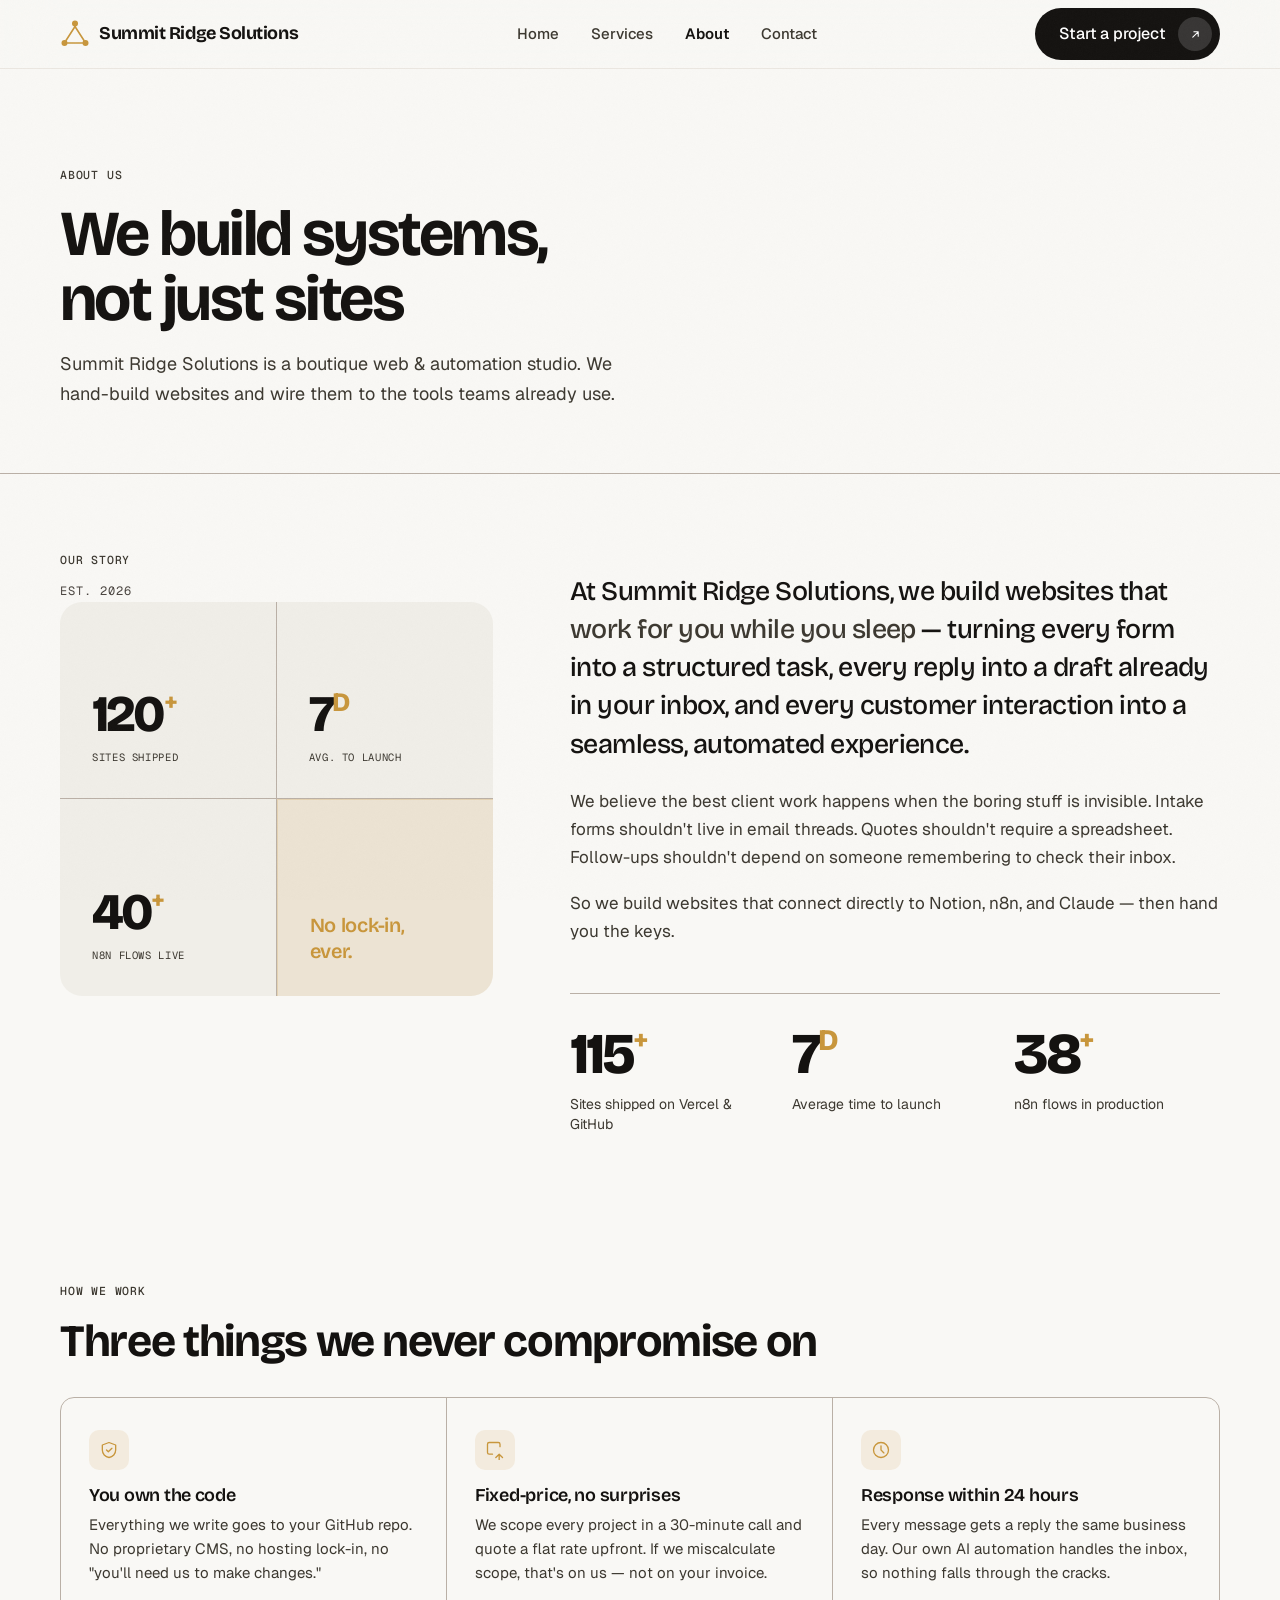
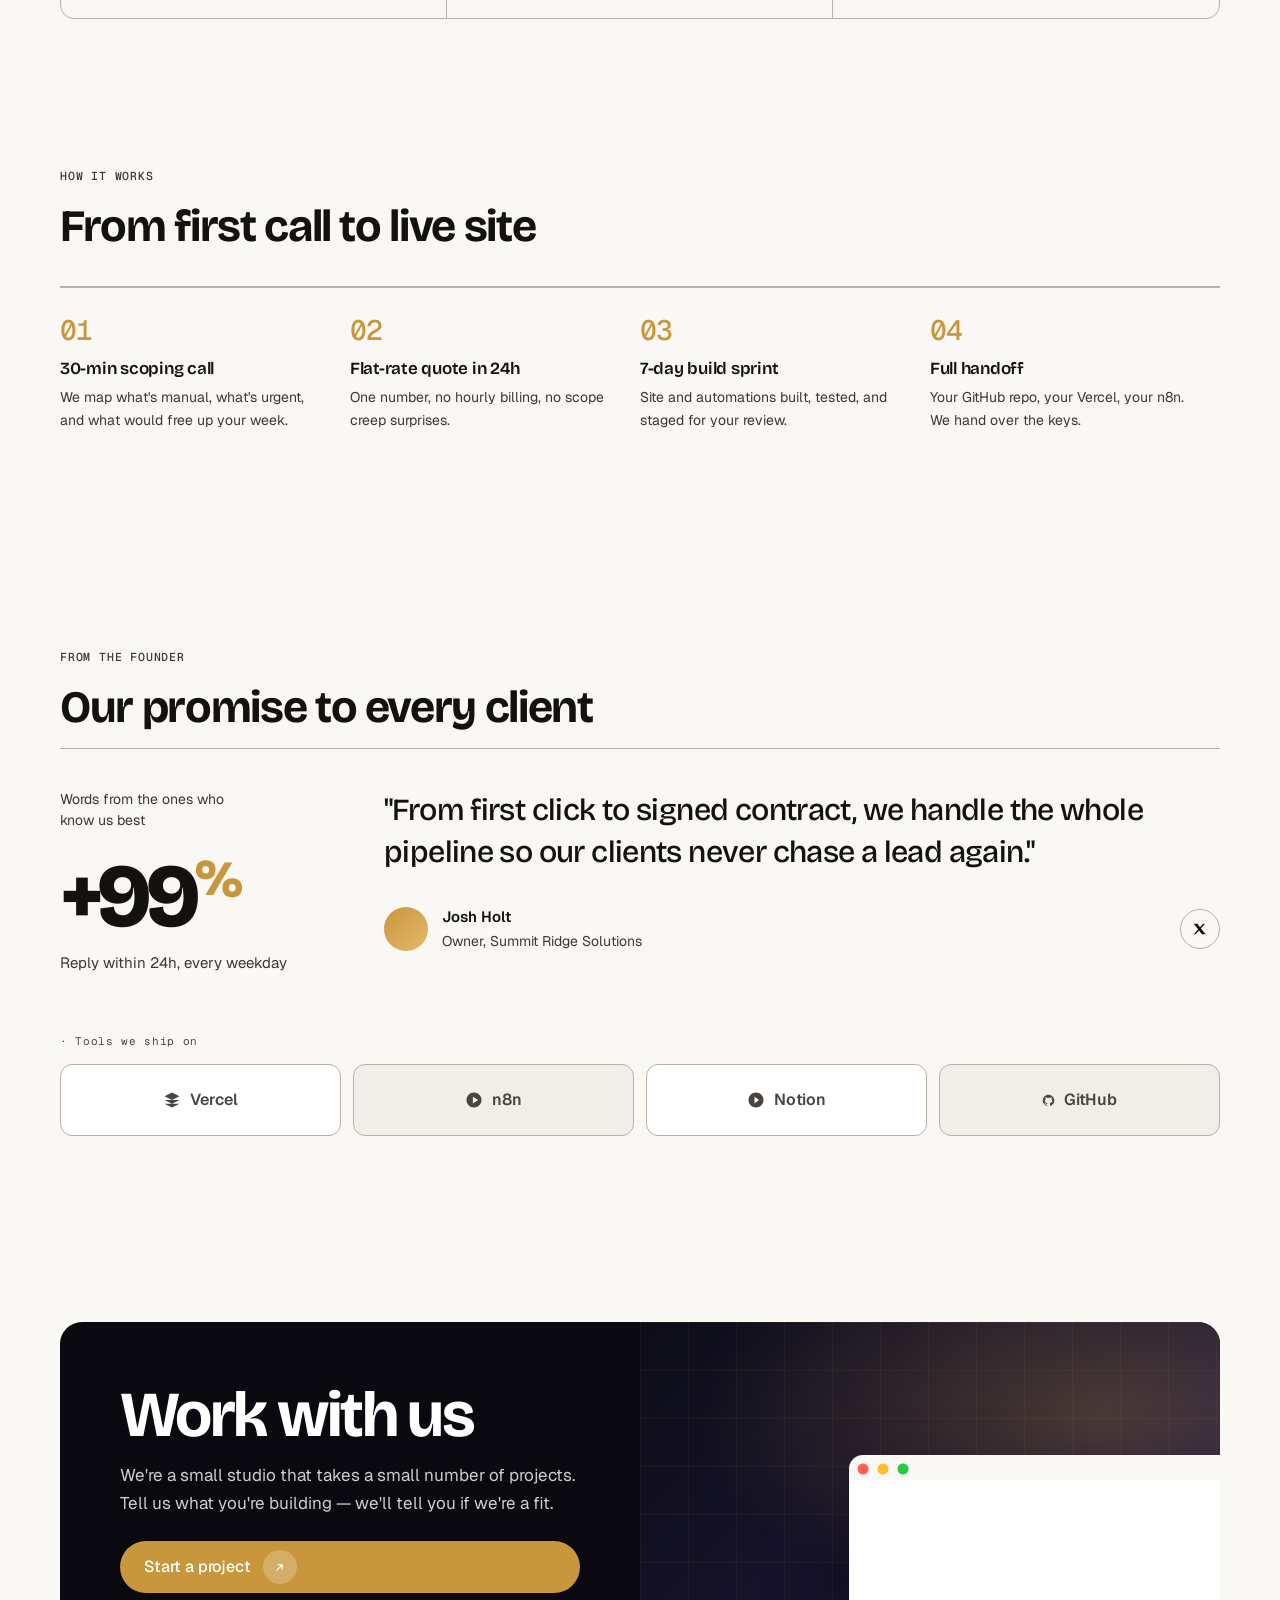
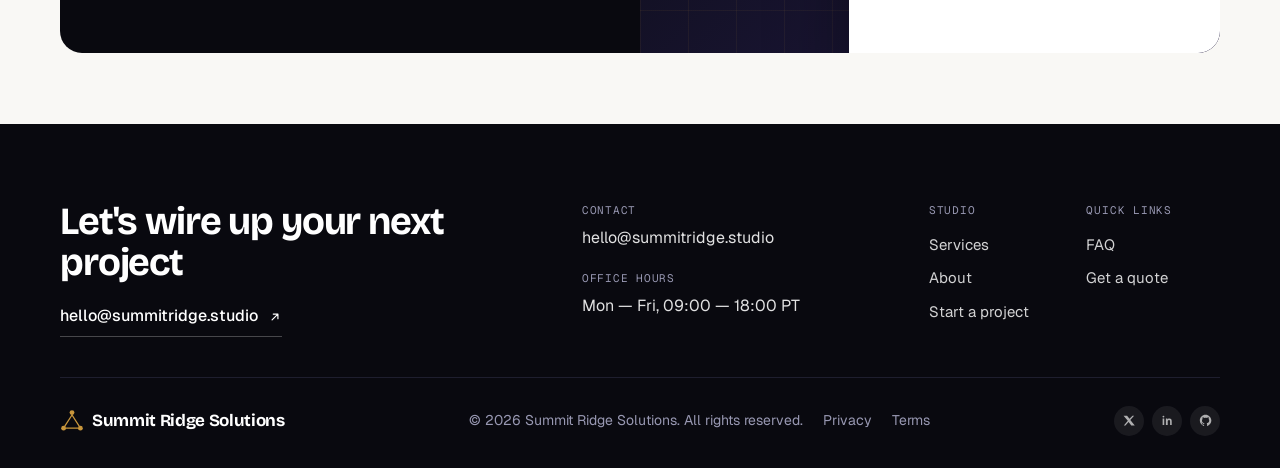
==== site/about.html @ 4a2e6967 "Add multi-page website with About, Services, and Contact pages Co-Authored-By: Claude Sonnet 4.6 <no" ====
<!doctype html>
<html lang="en">
<head>
<meta charset="utf-8"/>
<title>About — Summit Ridge Solutions</title>
<meta name="viewport" content="width=device-width,initial-scale=1"/>
<meta name="description" content="We build websites that work for you while you sleep — turning every form into a structured task and every reply into a draft already in your inbox."/>
<link rel="preconnect" href="https://fonts.googleapis.com"/>
<link rel="preconnect" href="https://fonts.gstatic.com" crossorigin/>
<link href="https://fonts.googleapis.com/css2?family=Bricolage+Grotesque:opsz,wght@12..96,400;12..96,500;12..96,600;12..96,700;12..96,800&family=Geist:wght@300;400;500;600;700&family=Geist+Mono:wght@400;500&display=swap" rel="stylesheet"/>
<link rel="stylesheet" href="styles.css"/>
<style>
/* ── About grid ─────────────────────────────────────── */
.about-grid {
  display:grid; grid-template-columns:1fr 1.5fr;
  gap:clamp(40px,6vw,96px); align-items:start;
}
.about-visual {
  aspect-ratio:1.1/1; background:var(--bg-2);
  border-radius:var(--r-lg); position:relative;
  overflow:hidden; display:grid;
}
.about-stat-grid {
  display:grid; grid-template-columns:1fr 1fr;
  grid-template-rows:1fr 1fr; width:100%; height:100%;
}
.about-stat {
  padding:clamp(20px,3vw,32px); display:flex; flex-direction:column; justify-content:flex-end;
  border-right:1px solid var(--rule); border-bottom:1px solid var(--rule);
}
.about-stat:nth-child(2) { border-right:0; }
.about-stat:nth-child(3) { border-bottom:0; }
.about-stat:nth-child(4) { border-right:0; border-bottom:0; }
.about-stat-accent {
  background:var(--accent-lo); border:1.5px solid rgba(200,150,60,.22);
}
.about-stat-num {
  font-family:'Bricolage Grotesque',sans-serif; font-weight:800;
  font-size:clamp(36px,4vw,54px); letter-spacing:-0.055em; line-height:1;
  color:var(--ink);
}
.about-stat-num sup { color:var(--accent); font-size:.52em; vertical-align:top; line-height:1; }
.about-stat-lbl {
  font-family:'Geist Mono',monospace; font-size:10.5px; letter-spacing:.06em;
  text-transform:uppercase; color:var(--muted); margin-top:8px;
}
.about-stat-tagline {
  font-family:'Bricolage Grotesque',sans-serif; font-size:clamp(16px,1.6vw,20px);
  font-weight:600; letter-spacing:-0.015em; color:var(--accent); line-height:1.3;
}
.about-year { font-family:'Geist Mono',monospace; font-size:12px; letter-spacing:.08em; color:var(--muted-2); margin-top:10px; }

/* ── Process section ────────────────────────────────── */
.process-strip {
  display:grid; grid-template-columns:repeat(4,1fr);
  gap:0; margin-top:36px;
}
.process-step {
  padding:28px 24px 24px 0; border-top:2px solid var(--rule);
  padding-right:clamp(16px,2.5vw,32px);
}
.process-step:first-child { padding-left:0; }
.process-num {
  font-family:'Geist Mono',monospace; font-size:28px; font-weight:500;
  color:var(--accent); letter-spacing:-.02em; line-height:1; margin-bottom:16px;
  display:block;
}
.process-step h4 {
  font-family:'Bricolage Grotesque',sans-serif;
  font-size:17px; font-weight:600; letter-spacing:-.015em; margin-bottom:8px;
}
.process-step p { font-size:14px; line-height:1.62; color:var(--muted); }
.about-lede {
  font-family:'Bricolage Grotesque',sans-serif;
  font-size:clamp(21px,2.1vw,30px); font-weight:500;
  line-height:1.42; letter-spacing:-0.02em; margin-top:28px;
}
.about-lede em { font-style:normal; color:var(--muted); }

/* ── Stats ──────────────────────────────────────────── */
.stats {
  display:grid; grid-template-columns:repeat(3,1fr);
  border-top:1px solid var(--rule);
  margin-top:48px; padding-top:32px; gap:16px;
}
.stat-num {
  font-family:'Bricolage Grotesque',sans-serif;
  font-size:clamp(44px,4.5vw,66px); font-weight:800;
  letter-spacing:-0.055em; line-height:1;
}
.stat-num sup { color:var(--accent); font-size:.52em; vertical-align:top; line-height:1; }
.stat-lbl { font-size:14px; color:var(--muted); margin-top:10px; line-height:1.45; }

/* ── Values strip ───────────────────────────────────── */
.values-strip {
  display:grid; grid-template-columns:repeat(3,1fr);
  gap:0; border:1.5px solid var(--rule); border-radius:var(--r);
  overflow:hidden; margin-top:0;
}
.value-item {
  padding:32px 28px; border-right:1.5px solid var(--rule);
}
.value-item:last-child { border-right:0; }
.value-ico {
  width:40px; height:40px; border-radius:10px;
  background:var(--accent-lo); display:grid; place-items:center;
  color:var(--accent); margin-bottom:16px;
}
.value-item h4 {
  font-family:'Bricolage Grotesque',sans-serif;
  font-size:18px; font-weight:600; letter-spacing:-.015em; margin-bottom:8px;
}
.value-item p { font-size:15px; line-height:1.62; color:var(--muted); }

/* ── Brands ─────────────────────────────────────────── */
.brands-section { margin-top:0; }
.brands-lbl { font-family:'Geist Mono',monospace; font-size:11px; color:var(--muted-2); letter-spacing:.06em; }
.brands-lbl::before { content:"· "; }

@media (max-width:960px) {
  .about-grid { grid-template-columns:1fr; }
  .about-visual { aspect-ratio:1.6/1; }
  .values-strip { grid-template-columns:1fr; }
  .value-item { border-right:0; border-bottom:1.5px solid var(--rule); }
  .value-item:last-child { border-bottom:0; }
  .stats { grid-template-columns:1fr 1fr; }
  .process-strip { grid-template-columns:1fr 1fr; }
  .process-step { padding-right:20px; }
  .process-step:nth-child(2) { border-left:0; }
  .process-step:nth-child(3),.process-step:nth-child(4) { border-top-color:transparent; padding-top:20px; }
}
@media (max-width:600px) {
  .stats { grid-template-columns:1fr 1fr; }
  .about-visual { aspect-ratio:1.2/1; }
  .process-strip { grid-template-columns:1fr; }
  .process-step { padding-right:0; border-top:2px solid var(--rule); }
}
</style>
</head>
<body>

<!-- ═══ NAV ════════════════════════════════════════ -->
<header class="nav">
  <div class="wrap nav-inner">
    <a class="brand" href="index.html">
      <svg class="brand-mark" viewBox="0 0 30 30" fill="none" aria-hidden="true">
        <circle cx="15" cy="4.5" r="3" fill="currentColor"/>
        <circle cx="4.5" cy="24" r="3" fill="currentColor"/>
        <circle cx="25.5" cy="24" r="3" fill="currentColor"/>
        <path d="M15 7.5L6 21.5" stroke="currentColor" stroke-width="1.6" stroke-linecap="round"/>
        <path d="M15 7.5L24 21.5" stroke="currentColor" stroke-width="1.6" stroke-linecap="round"/>
        <path d="M7.5 24H22.5" stroke="currentColor" stroke-width="1.6" stroke-linecap="round"/>
      </svg>
      Summit Ridge Solutions
    </a>
    <nav class="nav-links">
      <a href="index.html">Home</a>
      <a href="services.html">Services</a>
      <a href="about.html" class="active">About</a>
      <a href="contact.html">Contact</a>
    </nav>
    <button class="nav-menu-btn" id="nav-toggle" aria-label="Open menu" aria-expanded="false" aria-controls="nav-drawer">
      <span></span><span></span><span></span>
    </button>
    <div class="nav-cta">
      <a href="contact.html" class="btn btn-dark">
        <span>Start a project</span>
        <span class="arr">
          <svg viewBox="0 0 24 24" width="13" height="13" fill="none" stroke="currentColor" stroke-width="2"><path d="M7 17L17 7M9 7h8v8" stroke-linecap="round" stroke-linejoin="round"/></svg>
        </span>
      </a>
    </div>
  </div>
</header>

<div class="nav-drawer" id="nav-drawer" aria-hidden="true">
  <a href="index.html">Home</a>
  <a href="services.html">Services</a>
  <a href="about.html" class="active">About</a>
  <a href="contact.html">Contact</a>
  <a href="contact.html" class="btn">
    <span>Start a project</span>
    <span class="arr"><svg viewBox="0 0 24 24" width="13" height="13" fill="none" stroke="currentColor" stroke-width="2"><path d="M7 17L17 7M9 7h8v8" stroke-linecap="round" stroke-linejoin="round"/></svg></span>
  </a>
</div>

<!-- ═══ PAGE HERO ════════════════════════════════════ -->
<div class="page-hero">
  <div class="wrap">
    <div class="page-hero-inner">
      <span class="label">About us</span>
      <h1 class="display-md reveal" style="margin-top:14px">We build systems,<br>not just sites</h1>
      <p style="margin-top:18px;color:var(--muted);font-size:18px;line-height:1.65;max-width:48ch" class="reveal">
        Summit Ridge Solutions is a boutique web &amp; automation studio. We hand-build websites and wire them to the tools teams already use.
      </p>
    </div>
  </div>
</div>

<!-- ═══ ABOUT GRID ════════════════════════════════════ -->
<section class="tight">
  <div class="wrap">
    <div class="about-grid">
      <div>
        <span class="label">Our story</span>
        <div class="about-year mono">EST. 2026</div>
        <div class="about-visual reveal">
          <div class="about-stat-grid">
            <div class="about-stat">
              <div class="about-stat-num">120<sup>+</sup></div>
              <div class="about-stat-lbl">Sites shipped</div>
            </div>
            <div class="about-stat">
              <div class="about-stat-num">7<sup>D</sup></div>
              <div class="about-stat-lbl">Avg. to launch</div>
            </div>
            <div class="about-stat">
              <div class="about-stat-num">40<sup>+</sup></div>
              <div class="about-stat-lbl">n8n flows live</div>
            </div>
            <div class="about-stat about-stat-accent">
              <div class="about-stat-tagline">No lock-in,<br>ever.</div>
            </div>
          </div>
        </div>
      </div>
      <div>
        <p class="about-lede reveal">
          At Summit Ridge Solutions, we build websites that <em>work for you while you sleep</em> — turning every form into a structured task, every reply into a draft already in your inbox, and every customer interaction into a seamless, automated experience.
        </p>
        <p style="margin-top:24px;color:var(--muted);font-size:17px;line-height:1.65" class="reveal">
          We believe the best client work happens when the boring stuff is invisible. Intake forms shouldn't live in email threads. Quotes shouldn't require a spreadsheet. Follow-ups shouldn't depend on someone remembering to check their inbox.
        </p>
        <p style="margin-top:18px;color:var(--muted);font-size:17px;line-height:1.65" class="reveal">
          So we build websites that connect directly to Notion, n8n, and Claude — then hand you the keys.
        </p>

        <div class="stats reveal" id="stats-countup">
          <div class="stat">
            <div class="stat-num mono"><span data-count="120">120</span><sup>+</sup></div>
            <div class="stat-lbl">Sites shipped on Vercel &amp; GitHub</div>
          </div>
          <div class="stat">
            <div class="stat-num mono"><span data-count="7">7</span><sup>D</sup></div>
            <div class="stat-lbl">Average time to launch</div>
          </div>
          <div class="stat">
            <div class="stat-num mono"><span data-count="40">40</span><sup>+</sup></div>
            <div class="stat-lbl">n8n flows in production</div>
          </div>
        </div>
      </div>
    </div>
  </div>
</section>

<!-- ═══ VALUES ════════════════════════════════════════ -->
<section class="tight">
  <div class="wrap">
    <span class="label">How we work</span>
    <h2 class="display-sm reveal" style="margin-top:14px;margin-bottom:32px">Three things we never compromise on</h2>
    <div class="values-strip reveal">
      <div class="value-item">
        <div class="value-ico">
          <svg viewBox="0 0 24 24" width="20" height="20" fill="none" stroke="currentColor" stroke-width="1.6"><path d="M12 3l8 3v6c0 4.5-3.4 8.4-8 9-4.6-.6-8-4.5-8-9V6l8-3z" stroke-linejoin="round"/><path d="M9 12l2.2 2.2L15.5 10" stroke-linecap="round" stroke-linejoin="round"/></svg>
        </div>
        <h4>You own the code</h4>
        <p>Everything we write goes to your GitHub repo. No proprietary CMS, no hosting lock-in, no "you'll need us to make changes."</p>
      </div>
      <div class="value-item">
        <div class="value-ico">
          <svg viewBox="0 0 24 24" width="20" height="20" fill="none" stroke="currentColor" stroke-width="1.6"><path d="M9 17H5a2 2 0 01-2-2V5a2 2 0 012-2h11a2 2 0 012 2v3M13 21l4-4m0 0l4 4m-4-4v8" stroke-linecap="round" stroke-linejoin="round"/></svg>
        </div>
        <h4>Fixed-price, no surprises</h4>
        <p>We scope every project in a 30-minute call and quote a flat rate upfront. If we miscalculate scope, that's on us — not on your invoice.</p>
      </div>
      <div class="value-item">
        <div class="value-ico">
          <svg viewBox="0 0 24 24" width="20" height="20" fill="none" stroke="currentColor" stroke-width="1.6"><circle cx="12" cy="12" r="9"/><path d="M12 7v5l3.5 3.5" stroke-linecap="round"/></svg>
        </div>
        <h4>Response within 24 hours</h4>
        <p>Every message gets a reply the same business day. Our own AI automation handles the inbox, so nothing falls through the cracks.</p>
      </div>
    </div>
  </div>
</section>

<!-- ═══ PROCESS ════════════════════════════════════════ -->
<section class="tight">
  <div class="wrap">
    <span class="label">How it works</span>
    <h2 class="display-sm reveal" style="margin-top:14px">From first call to live site</h2>
    <div class="process-strip">
      <div class="process-step reveal">
        <span class="process-num">01</span>
        <h4>30-min scoping call</h4>
        <p>We map what's manual, what's urgent, and what would free up your week.</p>
      </div>
      <div class="process-step reveal reveal-d1">
        <span class="process-num">02</span>
        <h4>Flat-rate quote in 24h</h4>
        <p>One number, no hourly billing, no scope creep surprises.</p>
      </div>
      <div class="process-step reveal reveal-d2">
        <span class="process-num">03</span>
        <h4>7-day build sprint</h4>
        <p>Site and automations built, tested, and staged for your review.</p>
      </div>
      <div class="process-step reveal reveal-d3">
        <span class="process-num">04</span>
        <h4>Full handoff</h4>
        <p>Your GitHub repo, your Vercel, your n8n. We hand over the keys.</p>
      </div>
    </div>
  </div>
</section>

<!-- ═══ TESTIMONIALS ══════════════════════════════════ -->
<section>
  <div class="wrap">
    <span class="label">From the founder</span>
    <h2 class="display-sm reveal" style="margin-top:14px">Our promise to every client</h2>
    <div class="tst">
      <div>
        <p class="tst-label">Words from the ones who know us best</p>
        <div class="tst-pct mono">+99<sup>%</sup></div>
        <div class="tst-pct-lbl">Reply within 24h, every weekday</div>
      </div>
      <div>
        <div class="tst-quote reveal">
          "From first click to signed contract, we handle the whole pipeline
          so our clients never chase a lead again."
        </div>
        <div class="tst-foot">
          <div class="tst-author">
            <div class="avatar"></div>
            <div>
              <div class="tst-name">Josh Holt</div>
              <div class="tst-role">Owner, Summit Ridge Solutions</div>
            </div>
          </div>
          <button class="soc-btn" aria-label="Open on X">
            <svg viewBox="0 0 24 24" width="14" height="14" fill="currentColor"><path d="M17.5 3h3l-7 8 8.2 10h-6.4l-5-6.4L4.5 21H1.5l7.4-8.6L1 3h6.5l4.5 5.9L17.5 3z"/></svg>
          </button>
        </div>
      </div>
    </div>

    <div class="brands-section" style="margin-top:56px">
      <div class="brands-lbl">Tools we ship on</div>
      <div class="brand-row">
        <div class="brand-tile">
          <svg viewBox="0 0 24 24" width="18" height="18" fill="currentColor"><path d="M12 2L2 7l10 5 10-5-10-5zM2 17l10 5 10-5M2 12l10 5 10-5"/></svg>
          Vercel
        </div>
        <div class="brand-tile muted">
          <svg viewBox="0 0 24 24" width="18" height="18" fill="currentColor"><path d="M12 2C6.5 2 2 6.5 2 12s4.5 10 10 10 10-4.5 10-10S17.5 2 12 2zm-1.5 14.5v-9l7 4.5-7 4.5z"/></svg>
          n8n
        </div>
        <div class="brand-tile">
          <svg viewBox="0 0 24 24" width="18" height="18" fill="currentColor"><path d="M12 2C6.48 2 2 6.48 2 12s4.48 10 10 10 10-4.48 10-10S17.52 2 12 2zm-2 14.5v-9l6 4.5-6 4.5z"/></svg>
          Notion
        </div>
        <div class="brand-tile muted">
          <svg viewBox="0 0 24 24" width="13" height="13" fill="currentColor"><path d="M12 1.5C6.2 1.5 1.5 6.2 1.5 12c0 4.6 3 8.6 7.2 10 .5.1.7-.2.7-.5v-1.8c-2.9.6-3.5-1.4-3.5-1.4-.5-1.2-1.1-1.5-1.1-1.5-.9-.6.1-.6.1-.6 1 .1 1.6 1.1 1.6 1.1.9 1.6 2.5 1.1 3.1.9.1-.7.4-1.1.6-1.4-2.3-.3-4.7-1.1-4.7-5 0-1.1.4-2 1.1-2.7-.1-.3-.5-1.4.1-2.9 0 0 .9-.3 2.9 1.1.8-.2 1.7-.3 2.6-.3.9 0 1.8.1 2.6.3 2-1.4 2.9-1.1 2.9-1.1.6 1.5.2 2.6.1 2.9.7.7 1.1 1.7 1.1 2.7 0 3.9-2.4 4.7-4.7 5 .4.3.7 1 .7 1.9v2.8c0 .3.2.6.7.5 4.2-1.4 7.2-5.4 7.2-10C22.5 6.2 17.8 1.5 12 1.5z"/></svg>
          GitHub
        </div>
      </div>
    </div>
  </div>
</section>

<!-- ═══ FINAL CTA ══════════════════════════════════════ -->
<section class="tight">
  <div class="wrap">
    <div class="final">
      <div class="final-left">
        <div>
          <h2 class="display-md">Work with us</h2>
          <p>We're a small studio that takes a small number of projects. Tell us what you're building — we'll tell you if we're a fit.</p>
        </div>
        <a href="contact.html" class="btn">
          <span>Start a project</span>
          <span class="arr"><svg viewBox="0 0 24 24" width="13" height="13" fill="none" stroke="currentColor" stroke-width="2"><path d="M7 17L17 7M9 7h8v8" stroke-linecap="round" stroke-linejoin="round"/></svg></span>
        </a>
      </div>
      <div class="final-right">
        <div class="final-grid"></div>
        <div class="final-window"></div>
      </div>
    </div>
  </div>
</section>

<!-- ═══ FOOTER ════════════════════════════════════════ -->
<footer class="foot">
  <div class="wrap">
    <div class="foot-top">
      <div>
        <h3 class="foot-tagline">Let's wire up your next project</h3>
        <a href="mailto:hello@summitridge.studio" class="foot-email-cta">
          hello@summitridge.studio
          <svg viewBox="0 0 24 24" width="14" height="14" fill="none" stroke="currentColor" stroke-width="2"><path d="M7 17L17 7M9 7h8v8" stroke-linecap="round" stroke-linejoin="round"/></svg>
        </a>
      </div>
      <div>
        <div class="foot-contact-lbl">Contact</div>
        <div class="foot-contact-val">hello@summitridge.studio</div>
        <div class="foot-contact-lbl" style="margin-top:18px">Office hours</div>
        <div class="foot-contact-val">Mon — Fri, 09:00 — 18:00 PT</div>
      </div>
      <div class="foot-cols">
        <div>
          <div class="foot-col-lbl">Studio</div>
          <nav class="foot-links">
            <a href="services.html">Services</a>
            <a href="about.html">About</a>
            <a href="contact.html">Start a project</a>
          </nav>
        </div>
        <div>
          <div class="foot-col-lbl">Quick links</div>
          <nav class="foot-links">
            <a href="services.html#faq">FAQ</a>
            <a href="contact.html">Get a quote</a>
          </nav>
        </div>
      </div>
    </div>
    <div class="foot-bottom">
      <div class="foot-brand">
        <svg viewBox="0 0 30 30" fill="none" aria-hidden="true">
          <circle cx="15" cy="4.5" r="3" fill="currentColor"/>
          <circle cx="4.5" cy="24" r="3" fill="currentColor"/>
          <circle cx="25.5" cy="24" r="3" fill="currentColor"/>
          <path d="M15 7.5L6 21.5" stroke="currentColor" stroke-width="1.6" stroke-linecap="round"/>
          <path d="M15 7.5L24 21.5" stroke="currentColor" stroke-width="1.6" stroke-linecap="round"/>
          <path d="M7.5 24H22.5" stroke="currentColor" stroke-width="1.6" stroke-linecap="round"/>
        </svg>
        Summit Ridge Solutions
      </div>
      <div class="foot-legal">
        <span>© 2026 Summit Ridge Solutions. All rights reserved.</span>
        <a href="#">Privacy</a>
        <a href="#">Terms</a>
      </div>
      <div class="socials">
        <a href="#" aria-label="X"><svg viewBox="0 0 24 24" width="13" height="13" fill="currentColor"><path d="M17.5 3h3l-7 8 8.2 10h-6.4l-5-6.4L4.5 21H1.5l7.4-8.6L1 3h6.5l4.5 5.9L17.5 3z"/></svg></a>
        <a href="#" aria-label="LinkedIn"><svg viewBox="0 0 24 24" width="13" height="13" fill="currentColor"><path d="M4.5 3a1.7 1.7 0 100 3.4 1.7 1.7 0 000-3.4zM3 8.5h3v12H3v-12zm6 0h2.9v1.6c.4-.8 1.5-1.9 3.5-1.9 3.7 0 4.4 2.4 4.4 5.5v6.8h-3v-6c0-1.4 0-3.3-2-3.3s-2.4 1.6-2.4 3.2v6.1H9v-12z"/></svg></a>
        <a href="#" aria-label="GitHub"><svg viewBox="0 0 24 24" width="13" height="13" fill="currentColor"><path d="M12 1.5C6.2 1.5 1.5 6.2 1.5 12c0 4.6 3 8.6 7.2 10 .5.1.7-.2.7-.5v-1.8c-2.9.6-3.5-1.4-3.5-1.4-.5-1.2-1.1-1.5-1.1-1.5-.9-.6.1-.6.1-.6 1 .1 1.6 1.1 1.6 1.1.9 1.6 2.5 1.1 3.1.9.1-.7.4-1.1.6-1.4-2.3-.3-4.7-1.1-4.7-5 0-1.1.4-2 1.1-2.7-.1-.3-.5-1.4.1-2.9 0 0 .9-.3 2.9 1.1.8-.2 1.7-.3 2.6-.3.9 0 1.8.1 2.6.3 2-1.4 2.9-1.1 2.9-1.1.6 1.5.2 2.6.1 2.9.7.7 1.1 1.7 1.1 2.7 0 3.9-2.4 4.7-4.7 5 .4.3.7 1 .7 1.9v2.8c0 .3.2.6.7.5 4.2-1.4 7.2-5.4 7.2-10C22.5 6.2 17.8 1.5 12 1.5z"/></svg></a>
      </div>
    </div>
  </div>
</footer>

<script>
const toggle = document.getElementById('nav-toggle');
const drawer = document.getElementById('nav-drawer');
toggle.addEventListener('click', () => {
  const open = toggle.getAttribute('aria-expanded') === 'true';
  toggle.setAttribute('aria-expanded', String(!open));
  toggle.setAttribute('aria-label', !open ? 'Close menu' : 'Open menu');
  toggle.classList.toggle('open');
  drawer.classList.toggle('open');
  drawer.setAttribute('aria-hidden', String(open));
  document.body.classList.toggle('nav-open');
});
drawer.querySelectorAll('a').forEach(a => a.addEventListener('click', () => {
  toggle.setAttribute('aria-expanded','false');
  toggle.setAttribute('aria-label','Open menu');
  toggle.classList.remove('open');
  drawer.classList.remove('open');
  drawer.setAttribute('aria-hidden','true');
  document.body.classList.remove('nav-open');
}));

const io = new IntersectionObserver(entries => {
  entries.forEach(e => { if (e.isIntersecting) { e.target.classList.add('in'); io.unobserve(e.target); } });
}, { threshold: 0.1, rootMargin: '0px 0px -4% 0px' });
document.querySelectorAll('.reveal').forEach(el => io.observe(el));

const statsSection = document.getElementById('stats-countup');
if (statsSection) {
  function countUp(el, target, duration) {
    const start = performance.now();
    (function step(now) {
      const t = Math.min(1, (now - start) / duration);
      const eased = 1 - Math.pow(1 - t, 3);
      el.textContent = Math.round(eased * target);
      if (t < 1) requestAnimationFrame(step);
    })(start);
  }
  const statsObserver = new IntersectionObserver(entries => {
    entries.forEach(e => {
      if (e.isIntersecting) {
        statsSection.querySelectorAll('[data-count]').forEach(el => {
          countUp(el, parseInt(el.dataset.count, 10), 1400);
        });
        statsObserver.unobserve(e.target);
      }
    });
  }, { threshold: 0.4 });
  statsObserver.observe(statsSection);
}

let lastY = 0;
const nav = document.querySelector('.nav');
window.addEventListener('scroll', () => {
  if (document.body.classList.contains('nav-open')) return;
  const y = window.scrollY;
  if (y < 80) nav.style.transform = '';
  else if (y > lastY + 6) nav.style.transform = 'translateY(-100%)';
  else if (y < lastY - 6) nav.style.transform = '';
  lastY = y;
}, { passive: true });
</script>
</body>
</html>
---- site/styles.css ----
/* Summit Ridge Solutions — Shared Design System
   Fonts: Bricolage Grotesque (headings) · Geist (body) · Geist Mono (labels)
   Accent: #C8963C (gold) */

/* ── Tokens ──────────────────────────────────────── */
:root {
  --bg:        #F9F8F5;
  --bg-2:      #F0EEE8;
  --ink:       #141210;
  --ink-2:     #2C2A26;
  --muted:     #3C3830;
  --muted-2:   #4A4540;
  --rule:      #BAB0A6;
  --card:      #FFFFFF;
  --accent:    #C8963C;
  --accent-lo: rgba(200,150,60,0.12);
  --dark:      #09090F;
  --dark-2:    #111120;
  --dark-rule: #1E1E2E;
  --dark-muted:#9898B2;
  --r:         14px;
  --r-lg:      22px;
  --maxw:      1400px;
  --pad:       clamp(20px,5vw,60px);
}

*,*::before,*::after { box-sizing:border-box; margin:0; padding:0; }
html { scroll-behavior:smooth; }
body {
  font-family:'Geist',ui-sans-serif,system-ui,sans-serif;
  font-size:17px; line-height:1.65;
  color:var(--ink); background:var(--bg);
  -webkit-font-smoothing:antialiased;
}
a { color:inherit; text-decoration:none; }
button { font:inherit; cursor:pointer; border:0; }

/* grain overlay */
body::before {
  content:""; position:fixed; inset:0; z-index:9999;
  pointer-events:none; opacity:0.028;
  background-image:url("data:image/svg+xml,%3Csvg viewBox='0 0 512 512' xmlns='http://www.w3.org/2000/svg'%3E%3Cfilter id='g'%3E%3CfeTurbulence type='fractalNoise' baseFrequency='0.88' numOctaves='4' stitchTiles='stitch'/%3E%3CfeColorMatrix type='saturate' values='0'/%3E%3C/filter%3E%3Crect width='512' height='512' filter='url(%23g)'/%3E%3C/svg%3E");
  background-size:200px;
}

.wrap { max-width:var(--maxw); margin:0 auto; padding:0 var(--pad); }

/* ── Typography ────────────────────────────────────── */
h1,h2,h3,h4 {
  font-family:'Bricolage Grotesque',ui-sans-serif,sans-serif;
  letter-spacing:-0.035em; line-height:1.05; font-weight:700;
}
.display {
  font-size:clamp(48px,7.5vw,108px);
  line-height:0.96; font-weight:800; letter-spacing:-0.045em;
}
.display-md {
  font-size:clamp(38px,5vw,70px);
  font-weight:700; letter-spacing:-0.04em; line-height:1.02;
}
.display-sm {
  font-size:clamp(30px,3.5vw,48px);
  font-weight:700; letter-spacing:-0.03em; line-height:1.08;
}
.mono { font-family:'Geist Mono',ui-monospace,monospace; }
.accent-text { color:var(--accent); }
.reveal-d1 { transition-delay:.08s; }
.reveal-d2 { transition-delay:.16s; }
.reveal-d3 { transition-delay:.24s; }
.label {
  font-family:'Geist Mono',monospace;
  font-size:11.5px; font-weight:500;
  letter-spacing:0.07em; text-transform:uppercase;
  color:var(--muted);
}

/* ── Sections ──────────────────────────────────────── */
section { padding:clamp(72px,9vw,120px) 0; }
section.tight { padding:clamp(52px,5.5vw,72px) 0; }
section.dark { background:var(--dark); color:#F4F2EE; }

/* ── Buttons ───────────────────────────────────────── */
.btn {
  display:inline-flex; align-items:center; gap:12px;
  height:52px; padding:0 8px 0 24px;
  border-radius:999px; border:0;
  font-family:'Geist',sans-serif; font-size:16px; font-weight:500;
  letter-spacing:-0.01em; cursor:pointer;
  background:var(--accent); color:#fff;
  transition:transform .15s ease, box-shadow .15s ease;
}
.btn:hover { transform:translateY(-1px); box-shadow:0 8px 28px rgba(200,150,60,.38); }
.btn .arr {
  width:34px; height:34px; border-radius:999px;
  background:rgba(255,255,255,.22); display:grid; place-items:center;
  flex-shrink:0;
}
.btn-ghost { background:transparent; color:var(--ink); border:1.5px solid var(--rule); }
.btn-ghost:hover { box-shadow:0 4px 18px rgba(0,0,0,.09); transform:translateY(-1px); }
.btn-ghost .arr { background:var(--ink); color:#fff; }
.btn-dark { background:var(--ink); color:#fff; }
.btn-dark:hover { box-shadow:0 8px 28px rgba(0,0,0,.32); }
.btn-dark .arr { background:rgba(255,255,255,.15); }

/* ── Navigation ────────────────────────────────────── */
.nav {
  position:sticky; top:0; z-index:100;
  backdrop-filter:blur(24px) saturate(180%);
  -webkit-backdrop-filter:blur(24px) saturate(180%);
  background:rgba(249,248,245,.86);
  border-bottom:1px solid rgba(227,222,214,.65);
  transition:transform 0.32s cubic-bezier(0.16,1,0.3,1);
}
.nav.nav-hidden { transform:translateY(-100%); }
.nav-inner {
  display:flex; align-items:center; justify-content:space-between;
  height:68px; gap:16px;
}
.brand {
  display:flex; align-items:center; gap:9px;
  font-family:'Bricolage Grotesque',sans-serif;
  font-weight:700; font-size:18px; letter-spacing:-0.025em;
  flex-shrink:0;
}
.brand-mark { width:30px; height:30px; color:var(--accent); flex-shrink:0; }
.nav-links { display:flex; gap:2px; }
.nav-links a {
  padding:7px 15px; border-radius:8px;
  font-size:15px; font-weight:500; color:var(--muted);
  transition:color .15s,background .15s; white-space:nowrap;
}
.nav-links a:hover { color:var(--ink); background:var(--bg-2); }
.nav-links a.active { color:var(--ink); font-weight:600; }
.nav-cta { display:flex; gap:8px; align-items:center; flex-shrink:0; }

/* ── Footer ────────────────────────────────────────── */
.foot { background:var(--dark); color:#F4F2EE; padding:clamp(52px,6vw,80px) 0 32px; }
.foot-top {
  display:grid; grid-template-columns:1.6fr 1fr 1fr;
  gap:clamp(32px,5vw,56px); padding-bottom:40px;
  border-bottom:1px solid var(--dark-rule);
}
.foot-tagline {
  font-family:'Bricolage Grotesque',sans-serif;
  font-size:clamp(28px,3vw,48px); font-weight:700;
  letter-spacing:-.03em; line-height:1.08; color:#fff; max-width:16ch;
}
.foot-email-cta {
  display:inline-flex; align-items:center; gap:10px;
  color:#fff; font-size:16px; font-weight:500; margin-top:20px;
  border-bottom:1px solid rgba(255,255,255,.25); padding-bottom:6px;
  transition:border-color .15s, color .15s;
}
.foot-email-cta:hover { border-color:var(--accent); color:var(--accent); }
.foot-col-lbl {
  font-family:'Geist Mono',monospace; font-size:11px;
  letter-spacing:.07em; text-transform:uppercase;
  color:var(--dark-muted); margin-bottom:14px;
}
.foot-links { display:flex; flex-direction:column; gap:9px; }
.foot-links a { font-size:15px; color:rgba(255,255,255,.82); transition:color .15s; }
.foot-links a:hover { color:#fff; }
.foot-contact-lbl {
  color:var(--dark-muted); font-family:'Geist Mono',monospace;
  font-size:11px; letter-spacing:.07em; text-transform:uppercase;
}
.foot-contact-val { margin-top:6px; font-size:16px; line-height:1.65; color:rgba(255,255,255,.88); }
.foot-cols { display:grid; grid-template-columns:1fr 1fr; gap:24px; }
.foot-bottom {
  padding-top:28px; display:flex; justify-content:space-between; align-items:center;
  flex-wrap:wrap; gap:16px; color:var(--dark-muted); font-size:14px;
}
.foot-brand {
  display:flex; align-items:center; gap:8px;
  font-family:'Bricolage Grotesque',sans-serif;
  font-size:17px; font-weight:700; letter-spacing:-.02em; color:#fff;
}
.foot-brand svg { width:24px; height:24px; color:var(--accent); }
.foot-legal { display:flex; gap:20px; }
.foot-legal a { transition:color .15s; }
.foot-legal a:hover { color:#fff; }
.socials { display:flex; gap:8px; }
.socials a {
  width:30px; height:30px; border-radius:999px;
  background:rgba(255,255,255,.07); display:grid; place-items:center;
  color:rgba(255,255,255,.65); transition:background .15s,color .15s;
}
.socials a:hover { background:var(--accent); color:#fff; }

/* ── Service cards ─────────────────────────────────── */
.svc-card {
  background:var(--card); border:1.5px solid var(--rule);
  border-radius:var(--r); overflow:hidden;
  transition:box-shadow .3s ease, transform .3s ease, border-color .3s ease;
}
.svc-card:hover { box-shadow:0 20px 56px rgba(0,0,0,.1); transform:translateY(-2px); border-color:rgba(200,150,60,.55); }
.svc-media { aspect-ratio:16/10; position:relative; overflow:hidden; }
.svc-meta {
  padding:18px 22px 22px;
  display:flex; align-items:center; justify-content:space-between; gap:14px;
}
.svc-meta h3 {
  font-family:'Bricolage Grotesque',sans-serif;
  font-size:20px; font-weight:600; letter-spacing:-0.02em;
}
.svc-badge {
  font-family:'Geist Mono',monospace; font-size:10.5px;
  letter-spacing:.05em; text-transform:uppercase;
  color:var(--muted); background:var(--bg-2);
  padding:4px 10px; border-radius:999px; white-space:nowrap; flex-shrink:0;
}

/* ── Why cards ─────────────────────────────────────── */
.why-card {
  background:rgba(255,255,255,.055); border:1px solid rgba(255,255,255,.08);
  border-radius:12px; padding:18px 22px;
  display:grid; grid-template-columns:38px 1fr; gap:14px; align-items:start;
  transition:background .2s,border-color .2s;
}
.why-card:hover { background:rgba(255,255,255,.09); border-color:rgba(200,150,60,.3); }
.why-ico {
  width:38px; height:38px; border-radius:10px;
  background:rgba(200,150,60,.15); display:grid; place-items:center;
  color:var(--accent);
}
.why-card h4 {
  font-family:'Bricolage Grotesque',sans-serif;
  font-size:16px; font-weight:600; letter-spacing:-.01em; color:#fff;
}
.why-card p { font-size:14px; line-height:1.62; color:rgba(255,255,255,.75); margin-top:4px; }

/* ── FAQ ───────────────────────────────────────────── */
.faq-item {
  border-top:1px solid var(--rule); padding:22px 0;
  display:grid; grid-template-columns:52px 1fr 1fr;
  gap:24px; align-items:start; cursor:pointer;
}
.faq-item:last-of-type { border-bottom:1px solid var(--rule); }
.faq-num {
  width:30px; height:30px; border-radius:999px;
  border:1.5px solid var(--rule); background:transparent;
  display:grid; place-items:center;
  font-family:'Geist Mono',monospace; font-size:13px; color:var(--muted-2);
  transition:background .2s,border-color .2s,color .2s;
}
.faq-item.open .faq-num { background:var(--accent); border-color:var(--accent); color:#fff; }
.faq-q {
  font-family:'Bricolage Grotesque',sans-serif;
  font-size:19px; font-weight:600; letter-spacing:-.015em;
}
.faq-a {
  font-size:16px; line-height:1.65; color:var(--muted);
  max-height:0; overflow:hidden; opacity:0;
  transition:max-height .42s cubic-bezier(.16,1,.3,1), opacity .28s ease .06s;
}
.faq-item.open .faq-a {
  max-height:600px; opacity:1;
  transition:max-height .42s cubic-bezier(.16,1,.3,1),opacity .32s ease;
}

/* ── Contact form ──────────────────────────────────── */
.cf-layout { display:grid; grid-template-columns:1fr 1.5fr; gap:clamp(40px,6vw,80px); align-items:start; }
.cf-left { position:sticky; top:84px; }
.cf-lede { margin-top:20px; color:var(--muted); font-size:17px; line-height:1.65; max-width:36ch; }
.cf-promises { margin-top:32px; display:flex; flex-direction:column; gap:12px; }
.cf-promise { display:flex; align-items:center; gap:12px; color:var(--muted); font-size:15px; }
.cf-check { width:22px; height:22px; border-radius:999px; background:var(--accent); color:#fff; display:grid; place-items:center; flex-shrink:0; }
.cf-card { background:var(--card); border:1.5px solid var(--rule); border-radius:var(--r-lg); padding:clamp(28px,4vw,44px); }
.cf-form { display:flex; flex-direction:column; gap:22px; }
.cf-row { display:grid; grid-template-columns:1fr 1fr; gap:18px; }
.cf-field { display:flex; flex-direction:column; gap:7px; }
.cf-label {
  font-family:'Geist Mono',monospace; font-size:11px; font-weight:500;
  letter-spacing:.06em; text-transform:uppercase; color:var(--ink);
}
.cf-req { color:var(--accent); }
.cf-opt { color:var(--muted-2); font-weight:400; text-transform:none; letter-spacing:0; font-family:'Geist',sans-serif; font-size:11px; }
.cf-input {
  height:48px; padding:0 16px;
  border:1.5px solid var(--rule); border-radius:12px;
  background:var(--bg); color:var(--ink); font:inherit; font-size:16px;
  outline:none; width:100%;
  transition:border-color .15s,box-shadow .15s;
}
.cf-input:focus { border-color:var(--accent); box-shadow:0 0 0 3px rgba(200,150,60,.12); }
.cf-input::placeholder { color:var(--muted-2); }
.cf-textarea { height:auto; padding:14px 16px; resize:vertical; min-height:120px; line-height:1.62; }
.cf-pills { display:flex; flex-wrap:wrap; gap:8px; }
.cf-pill {
  height:38px; padding:0 16px; border-radius:999px;
  border:1.5px solid var(--rule); background:transparent;
  color:var(--ink); font:inherit; font-size:14px; font-weight:500;
  cursor:pointer; transition:all .14s;
}
.cf-pill:hover { background:var(--bg-2); }
.cf-pill.on { background:var(--ink); border-color:var(--ink); color:#fff; }
.cf-field-err .cf-input,
.cf-field-err .cf-pills { outline:1.5px solid #d94b35; outline-offset:2px; border-radius:12px; }
.cf-field-err .cf-label { color:#d94b35; }
.cf-submit-error {
  font-size:15px; color:#d94b35; padding:14px 16px;
  background:rgba(217,75,53,.05); border:1px solid rgba(217,75,53,.18);
  border-radius:12px; line-height:1.55;
}
.cf-success {
  text-align:center; padding:56px 32px;
  display:flex; flex-direction:column; align-items:center; gap:8px;
}
.cf-success-icon {
  width:56px; height:56px; border-radius:999px;
  background:var(--accent); display:grid; place-items:center;
  margin-bottom:12px;
}
.cf-success h3 { font-size:28px; font-weight:600; letter-spacing:-0.02em; }
.cf-success p { color:var(--muted); font-size:17px; max-width:38ch; }
.cf-loading { opacity:.72; pointer-events:none; }
.cf-spinner {
  width:34px; height:34px; border-radius:999px;
  background:rgba(255,255,255,.22); display:grid; place-items:center;
  position:relative;
}
.cf-spinner::after {
  content:""; width:13px; height:13px; border-radius:999px;
  border:2px solid rgba(255,255,255,.3); border-top-color:#fff;
  animation:cf-spin .65s linear infinite;
}
@keyframes cf-spin { to { transform:rotate(360deg); } }

/* ── Brand tiles ───────────────────────────────────── */
.brand-row { display:grid; grid-template-columns:repeat(4,1fr); gap:12px; margin-top:14px; }
.brand-tile {
  background:var(--card); border:1.5px solid var(--rule); border-radius:12px;
  height:72px; display:flex; align-items:center; justify-content:center; gap:9px;
  font-weight:600; font-size:16px; color:var(--muted-2); letter-spacing:-.01em;
}
.brand-tile.muted { background:var(--bg-2); }

/* ── Testimonials ──────────────────────────────────── */
.tst {
  display:grid; grid-template-columns:260px 1fr;
  gap:64px; align-items:start;
  border-top:1px solid var(--rule); padding-top:40px; margin-top:16px;
}
.tst-label { color:var(--muted); font-size:14px; line-height:1.55; max-width:22ch; }
.tst-pct {
  font-family:'Bricolage Grotesque',sans-serif;
  font-size:clamp(60px,7vw,96px); font-weight:800;
  letter-spacing:-.055em; line-height:1; margin-top:20px;
}
.tst-pct sup { color:var(--accent); font-size:.55em; }
.tst-pct-lbl { color:var(--muted); font-size:15px; margin-top:10px; }
.tst-quote {
  font-family:'Bricolage Grotesque',sans-serif;
  font-size:clamp(23px,2.4vw,34px); font-weight:500;
  letter-spacing:-.02em; line-height:1.38;
}
.tst-foot { display:flex; align-items:center; justify-content:space-between; margin-top:32px; gap:16px; }
.tst-author { display:flex; align-items:center; gap:14px; }
.avatar {
  width:44px; height:44px; border-radius:999px;
  background:linear-gradient(135deg,var(--accent),#E6B86A); flex-shrink:0;
}
.tst-name { font-weight:600; font-size:15px; }
.tst-role { color:var(--muted); font-size:14px; }
.soc-btn {
  width:40px; height:40px; border-radius:999px;
  border:1.5px solid var(--rule); background:transparent; color:var(--ink);
  display:grid; place-items:center;
  transition:background .15s,color .15s,border-color .15s; flex-shrink:0;
}
.soc-btn:hover { background:var(--ink); color:#fff; border-color:var(--ink); }

/* ── Final CTA ─────────────────────────────────────── */
.final {
  background:var(--dark); border-radius:var(--r-lg);
  overflow:hidden; display:grid; grid-template-columns:1fr 1fr; min-height:280px;
}
.final-left {
  padding:clamp(40px,5vw,60px);
  display:flex; flex-direction:column; justify-content:space-between; gap:24px;
}
.final-left h2 { color:#fff; }
.final-left p { color:rgba(255,255,255,.80); font-size:17px; margin-top:14px; }
.final-right {
  position:relative; overflow:hidden;
  background:
    radial-gradient(ellipse at 80% 28%, rgba(200,150,60,.28) 0%, transparent 62%),
    linear-gradient(135deg, #0D0D18 0%, #181430 55%, #241A50 100%);
}
.final-grid {
  position:absolute; inset:0;
  background-image:
    linear-gradient(rgba(200,150,60,.07) 1px, transparent 1px),
    linear-gradient(90deg, rgba(200,150,60,.07) 1px, transparent 1px);
  background-size:48px 48px;
  animation:grid-drift 32s linear infinite;
}
@keyframes grid-drift { from{background-position:0 0,0 0} to{background-position:48px 48px,48px 48px} }
.final-window {
  position:absolute; right:-8%; bottom:-8%;
  width:72%; height:68%; border-radius:14px;
  background:linear-gradient(180deg,#F9F8F5 0%,#F9F8F5 11%,#fff 11%);
  background-image:
    radial-gradient(circle at 14px 14px,#ff5f57 5px,transparent 6px),
    radial-gradient(circle at 34px 14px,#febc2e 5px,transparent 6px),
    radial-gradient(circle at 54px 14px,#28c840 5px,transparent 6px),
    linear-gradient(180deg,#F9F8F5 0%,#F9F8F5 11%,#fff 11%);
  background-repeat:no-repeat;
  box-shadow:0 40px 80px rgba(0,0,0,.45);
}

/* ── Scroll reveal ─────────────────────────────────── */
.reveal { opacity:0; transform:translateY(18px); transition:opacity .58s cubic-bezier(.2,.7,.2,1),transform .58s cubic-bezier(.2,.7,.2,1); will-change:opacity,transform; }
.reveal.in { opacity:1; transform:none; }

/* ── Page hero (inner pages) ───────────────────────── */
.page-hero { padding:clamp(56px,7vw,96px) 0 clamp(48px,5vw,72px); border-bottom:1px solid var(--rule); }
.page-hero-inner { max-width:52ch; }

/* ── Service card mocks ────────────────────────────── */
.wm-mock { position:absolute; inset:0; overflow:hidden; }
.wm-bg {
  position:absolute; inset:0;
  background:linear-gradient(180deg,#D6E3EC 0%,#B6C0C8 38%,#8A9483 55%,#6B7A4F 72%,#4F5D36 100%);
}
.wm-card-overlay {
  position:absolute; left:18px; right:18px; top:18px; bottom:18px;
  background:rgba(16,14,32,.52); border-radius:10px; backdrop-filter:blur(1px); padding:16px 18px;
}
.wm-row { display:flex; align-items:center; justify-content:space-between; }
.wm-bname { color:#fff; font-size:13px; font-weight:600; letter-spacing:-.01em; }
.wm-nav-links { display:flex; gap:16px; font-size:11px; color:rgba(255,255,255,.7); }
.wm-cta-sm {
  height:24px; padding:0 6px 0 12px; background:#141210; color:#fff;
  border-radius:999px; font-size:11px; display:flex; align-items:center; gap:6px;
}
.wm-cta-arr { width:16px; height:16px; border-radius:999px; background:rgba(255,255,255,.18); display:grid; place-items:center; }
.wm-headline {
  color:#fff; font-family:'Bricolage Grotesque',sans-serif;
  font-size:26px; font-weight:800; line-height:1; letter-spacing:-.04em; margin-top:32px;
}
.wm-sub { color:rgba(255,255,255,.6); font-size:10px; margin-top:6px; }
.wm-cursor {
  position:absolute; width:12px; height:12px;
  border:1.5px solid rgba(255,255,255,.8); border-radius:50%;
  pointer-events:none; z-index:20;
  transform:translate(-50%,-50%); opacity:0;
  transition:opacity .3s;
}
.wm-cursor::after {
  content:''; position:absolute; inset:-5px; border-radius:50%;
  background:rgba(255,255,255,.07);
}
.wf-wrap { position:absolute; inset:0; background:#ECE6DC; padding:14px; display:flex; }
.wf-browser {
  flex:1; background:#FBF8F3; border-radius:10px;
  box-shadow:0 6px 20px rgba(0,0,0,.07); overflow:hidden; display:flex; flex-direction:column;
}
.wf-chrome { display:flex; align-items:center; gap:8px; padding:8px 12px; background:#F0EBE2; border-bottom:1px solid rgba(0,0,0,.06); }
.wf-dots { display:flex; gap:5px; }
.wf-dots span { width:8px; height:8px; border-radius:999px; display:block; }
.wf-url {
  flex:1; max-width:55%; margin:0 auto; background:#fff; border-radius:999px;
  font-family:'Geist Mono',monospace; font-size:10px; color:#7a756c;
  height:20px; display:flex; align-items:center; padding:0 10px;
}
.wf-stage { flex:1; padding:10px; overflow:hidden; }
.wf-svg { width:100%; height:100%; }
.wf-node { opacity:0; transform:translateY(7px); transition:opacity .45s ease, transform .45s ease; }
.wf-node.wf-visible { opacity:1; transform:translateY(0); }

/* ── Mobile nav ────────────────────────────────────── */
.nav-menu-btn {
  display:none; flex-direction:column; justify-content:center; gap:5px;
  width:44px; height:44px; background:transparent; padding:10px;
  border-radius:8px; transition:background .15s; flex-shrink:0;
}
.nav-menu-btn:hover { background:var(--bg-2); }
.nav-menu-btn span {
  display:block; height:1.5px; background:var(--ink);
  border-radius:2px;
  transition:transform .22s ease, opacity .22s ease, width .22s ease;
  transform-origin:center;
}
.nav-menu-btn.open span:nth-child(1) { transform:translateY(6.5px) rotate(45deg); }
.nav-menu-btn.open span:nth-child(2) { opacity:0; transform:scaleX(0); }
.nav-menu-btn.open span:nth-child(3) { transform:translateY(-6.5px) rotate(-45deg); }

.nav-drawer {
  position:fixed; top:68px; left:0; right:0; z-index:99;
  background:rgba(249,248,245,.97);
  backdrop-filter:blur(24px) saturate(180%);
  -webkit-backdrop-filter:blur(24px) saturate(180%);
  border-bottom:1px solid rgba(227,222,214,.65);
  padding:16px var(--pad) 24px;
  display:flex; flex-direction:column; gap:0;
  opacity:0; pointer-events:none; transform:translateY(-8px);
  transition:opacity .22s ease, transform .22s ease;
}
.nav-drawer.open { opacity:1; pointer-events:auto; transform:none; }
.nav-drawer > a {
  padding:14px 4px; font-size:17px; font-weight:500; color:var(--muted);
  border-bottom:1px solid var(--rule); transition:color .15s;
}
.nav-drawer > a:hover, .nav-drawer > a.active { color:var(--ink); }
.nav-drawer .btn { margin-top:18px; align-self:flex-start; }
body.nav-open { overflow:hidden; }

/* ── Responsive ────────────────────────────────────── */
@media (max-width:960px) {
  section { padding:64px 0; }
  .nav-links { display:none; }
  .nav-menu-btn { display:flex; }
  .nav-cta .btn { display:none; }
  .tst { grid-template-columns:1fr; gap:32px; }
  .final { grid-template-columns:1fr; }
  .final-right { min-height:200px; }
  .foot-top { grid-template-columns:1fr; gap:28px; }
  .brand-row { grid-template-columns:1fr 1fr; }
  .faq-item { grid-template-columns:40px 1fr; }
  .faq-item .faq-a { grid-column:1 / -1; }
  .cf-layout { grid-template-columns:1fr; }
  .cf-left { position:static; }
}
@media (max-width:600px) {
  :root { --pad:20px; }
  .cf-row { grid-template-columns:1fr; }
  .faq-item { grid-template-columns:28px 1fr; gap:12px; }
  .faq-item .faq-a { grid-column:1 / -1; }
}
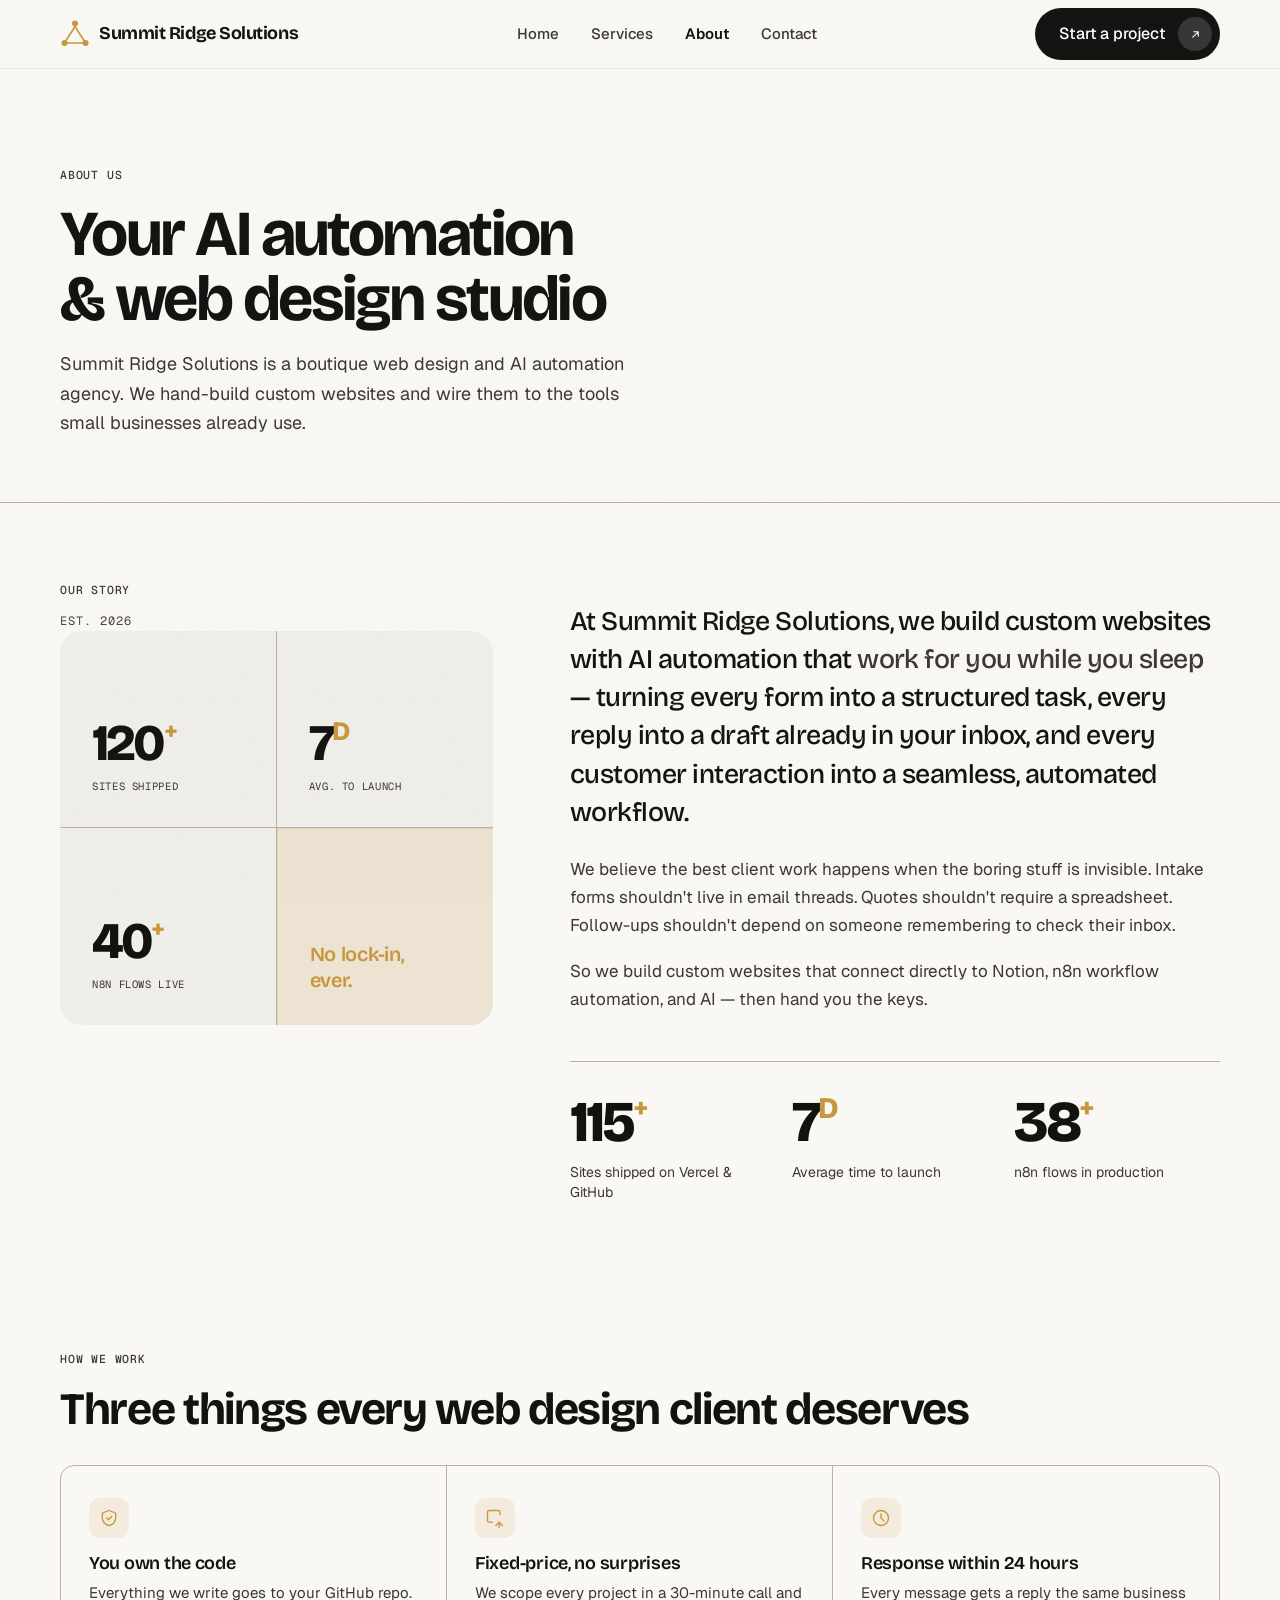
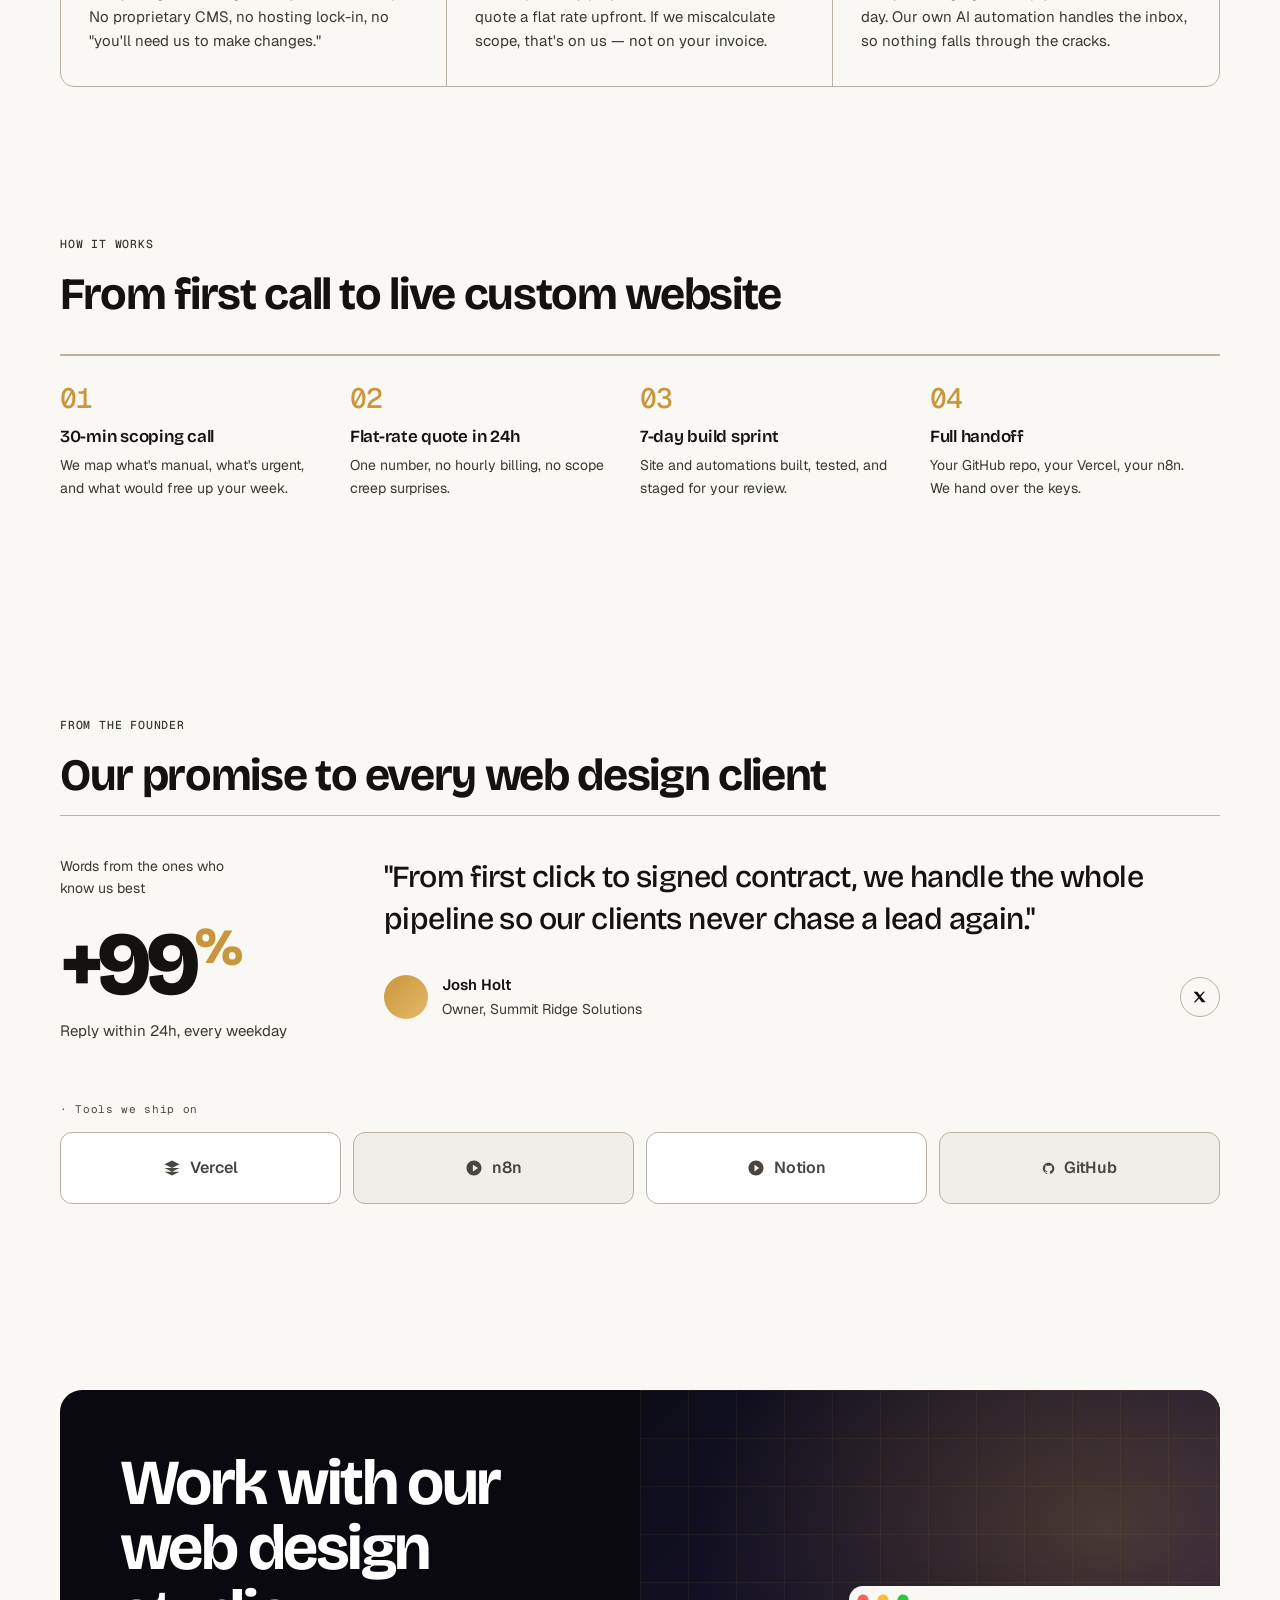
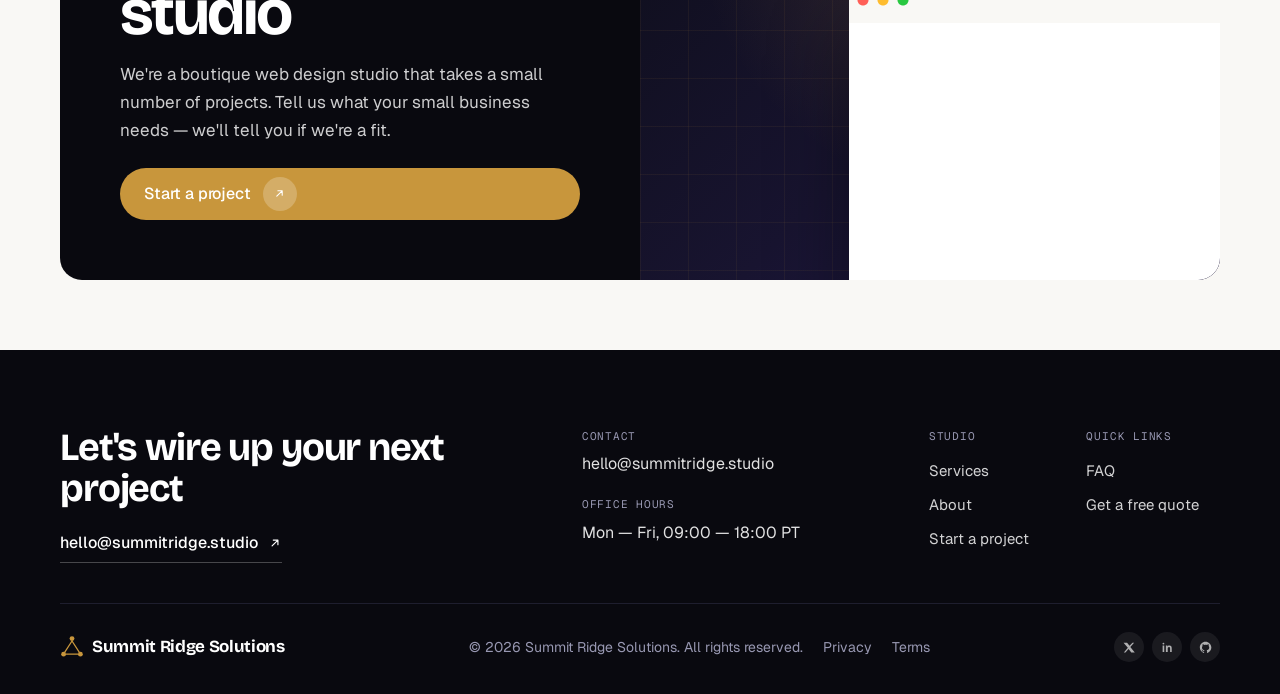
==== commit caf37669: "Add SEO enhancements: meta tags, structured data, keyword-optimized copy - Add robots.txt and sitema" ====
--- a/site/about.html
+++ b/site/about.html
@@ -2,9 +2,18 @@
 <html lang="en">
 <head>
 <meta charset="utf-8"/>
-<title>About — Summit Ridge Solutions</title>
+<title>About Summit Ridge Solutions | Web Design & AI Automation Studio</title>
 <meta name="viewport" content="width=device-width,initial-scale=1"/>
-<meta name="description" content="We build websites that work for you while you sleep — turning every form into a structured task and every reply into a draft already in your inbox."/>
+<meta name="description" content="Summit Ridge Solutions is a boutique web design and AI automation agency. We hand-build custom websites and wire them to n8n, Notion, and AI tools for small businesses."/>
+<link rel="canonical" href="https://sumridsol.com/about.html"/>
+<meta property="og:type" content="website"/>
+<meta property="og:url" content="https://sumridsol.com/about.html"/>
+<meta property="og:title" content="About Summit Ridge Solutions | Web Design & AI Automation Studio"/>
+<meta property="og:description" content="Summit Ridge Solutions is a boutique web design and AI automation agency. We hand-build custom websites and wire them to n8n, Notion, and AI tools for small businesses."/>
+<meta property="og:site_name" content="Summit Ridge Solutions"/>
+<meta name="twitter:card" content="summary"/>
+<meta name="twitter:title" content="About Summit Ridge Solutions | Web Design & AI Automation Studio"/>
+<meta name="twitter:description" content="Boutique web design and AI automation agency. Custom websites wired to n8n, Notion, and AI tools."/>
 <link rel="preconnect" href="https://fonts.googleapis.com"/>
 <link rel="preconnect" href="https://fonts.gstatic.com" crossorigin/>
 <link href="https://fonts.googleapis.com/css2?family=Bricolage+Grotesque:opsz,wght@12..96,400;12..96,500;12..96,600;12..96,700;12..96,800&family=Geist:wght@300;400;500;600;700&family=Geist+Mono:wght@400;500&display=swap" rel="stylesheet"/>
@@ -189,9 +198,9 @@
   <div class="wrap">
     <div class="page-hero-inner">
       <span class="label">About us</span>
-      <h1 class="display-md reveal" style="margin-top:14px">We build systems,<br>not just sites</h1>
+      <h1 class="display-md reveal" style="margin-top:14px">Your AI automation<br>&amp; web design studio</h1>
       <p style="margin-top:18px;color:var(--muted);font-size:18px;line-height:1.65;max-width:48ch" class="reveal">
-        Summit Ridge Solutions is a boutique web &amp; automation studio. We hand-build websites and wire them to the tools teams already use.
+        Summit Ridge Solutions is a boutique web design and AI automation agency. We hand-build custom websites and wire them to the tools small businesses already use.
       </p>
     </div>
   </div>
@@ -226,13 +235,13 @@
       </div>
       <div>
         <p class="about-lede reveal">
-          At Summit Ridge Solutions, we build websites that <em>work for you while you sleep</em> — turning every form into a structured task, every reply into a draft already in your inbox, and every customer interaction into a seamless, automated experience.
+          At Summit Ridge Solutions, we build custom websites with AI automation that <em>work for you while you sleep</em> — turning every form into a structured task, every reply into a draft already in your inbox, and every customer interaction into a seamless, automated workflow.
         </p>
         <p style="margin-top:24px;color:var(--muted);font-size:17px;line-height:1.65" class="reveal">
           We believe the best client work happens when the boring stuff is invisible. Intake forms shouldn't live in email threads. Quotes shouldn't require a spreadsheet. Follow-ups shouldn't depend on someone remembering to check their inbox.
         </p>
         <p style="margin-top:18px;color:var(--muted);font-size:17px;line-height:1.65" class="reveal">
-          So we build websites that connect directly to Notion, n8n, and Claude — then hand you the keys.
+          So we build custom websites that connect directly to Notion, n8n workflow automation, and AI — then hand you the keys.
         </p>
 
         <div class="stats reveal" id="stats-countup">
@@ -258,7 +267,7 @@
 <section class="tight">
   <div class="wrap">
     <span class="label">How we work</span>
-    <h2 class="display-sm reveal" style="margin-top:14px;margin-bottom:32px">Three things we never compromise on</h2>
+    <h2 class="display-sm reveal" style="margin-top:14px;margin-bottom:32px">Three things every web design client deserves</h2>
     <div class="values-strip reveal">
       <div class="value-item">
         <div class="value-ico">
@@ -289,7 +298,7 @@
 <section class="tight">
   <div class="wrap">
     <span class="label">How it works</span>
-    <h2 class="display-sm reveal" style="margin-top:14px">From first call to live site</h2>
+    <h2 class="display-sm reveal" style="margin-top:14px">From first call to live custom website</h2>
     <div class="process-strip">
       <div class="process-step reveal">
         <span class="process-num">01</span>
@@ -319,7 +328,7 @@
 <section>
   <div class="wrap">
     <span class="label">From the founder</span>
-    <h2 class="display-sm reveal" style="margin-top:14px">Our promise to every client</h2>
+    <h2 class="display-sm reveal" style="margin-top:14px">Our promise to every web design client</h2>
     <div class="tst">
       <div>
         <p class="tst-label">Words from the ones who know us best</p>
@@ -376,8 +385,8 @@
     <div class="final">
       <div class="final-left">
         <div>
-          <h2 class="display-md">Work with us</h2>
-          <p>We're a small studio that takes a small number of projects. Tell us what you're building — we'll tell you if we're a fit.</p>
+          <h2 class="display-md">Work with our web design studio</h2>
+          <p>We're a boutique web design studio that takes a small number of projects. Tell us what your small business needs — we'll tell you if we're a fit.</p>
         </div>
         <a href="contact.html" class="btn">
           <span>Start a project</span>
@@ -422,7 +431,7 @@
           <div class="foot-col-lbl">Quick links</div>
           <nav class="foot-links">
             <a href="services.html#faq">FAQ</a>
-            <a href="contact.html">Get a quote</a>
+            <a href="contact.html">Get a free quote</a>
           </nav>
         </div>
       </div>
@@ -514,5 +523,15 @@
   lastY = y;
 }, { passive: true });
 </script>
+<script type="application/ld+json">
+{
+  "@context": "https://schema.org",
+  "@type": "Organization",
+  "name": "Summit Ridge Solutions",
+  "url": "https://sumridsol.com",
+  "email": "hello@summitridge.studio",
+  "description": "Boutique web design and AI automation studio specializing in custom websites, n8n workflow automation, and Notion dashboard integration for small businesses."
+}
+</script>
 </body>
 </html>
